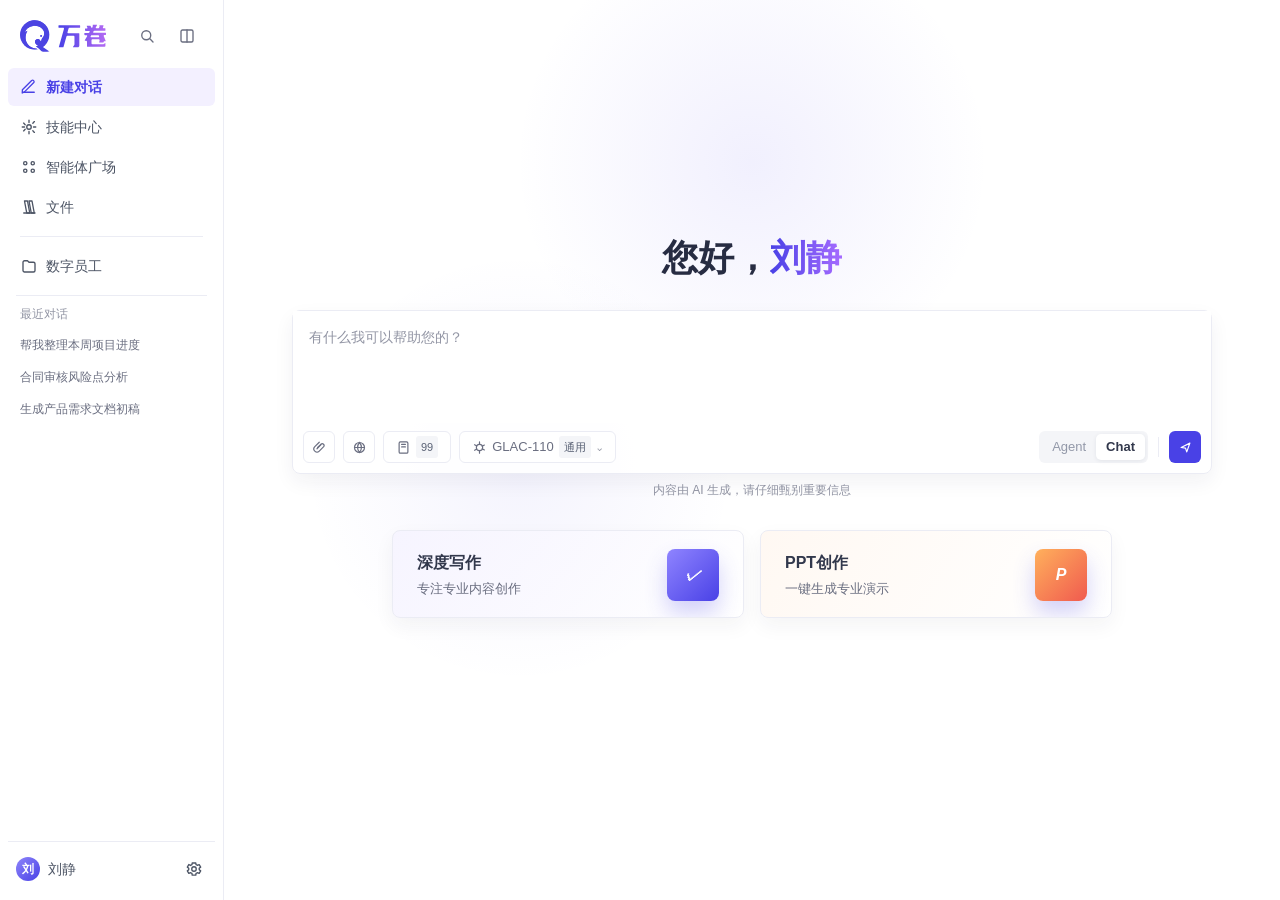
==== front-app.html @ 62d137b9 "Deploy Wanjuan static pages" ====
<!doctype html>
<html lang="zh-CN">
  <head>
    <meta charset="UTF-8" />
    <meta name="viewport" content="width=device-width, initial-scale=1.0" />
    <title>万卷 - 智能工作台</title>
    <script src="./reference/iconpark-41579.js"></script>
    <style>
      :root {
        --primary: #4941e6;
        --primary-hover: #766bf2;
        --primary-soft: #f3f0ff;
        --primary-line: #cbc2ff;
        --text: #161e32;
        --text-2: #6a6e80;
        --text-3: #9295a4;
        --line: #ebecf4;
        --bg: #f7f8fa;
        --white: #fff;
        --green: #23bf6b;
        --orange: #f18019;
        --shadow: 0 12px 32px rgba(31, 37, 64, 0.1);
      }
      * { box-sizing: border-box; }
      html, body { width: 100%; min-width: 1080px; height: 100%; margin: 0; }
      body {
        overflow: hidden; color: var(--text); background: var(--bg);
        font-family: -apple-system, BlinkMacSystemFont, "Segoe UI", "PingFang SC", "Microsoft YaHei", sans-serif;
        font-size: 14px;
      }
      button, input, textarea { font: inherit; }
      button { cursor: pointer; }
      .app { display: grid; grid-template-columns: 260px 1fr; height: 100vh; }
      .app.employee-mode { grid-template-columns: 72px 1fr; }
      .sidebar {
        display: flex; flex-direction: column; position: relative; z-index: 5; padding: 24px 16px 14px;
        background: #fff; border-right: 1px solid var(--line);
      }
      .brand { display: flex; align-items: center; gap: 10px; height: 42px; padding: 0 2px; margin-bottom: 28px; }
      .brand-mark { display: none; }
      .brand-name { color: #222; font-size: 24px; font-weight: 700; letter-spacing: 0; }
      .brand-tag { display: none; }
      .brand-actions { display: flex; align-items: center; gap: 22px; margin-left: auto; color: #333; }
      .brand-actions button { display: grid; width: 28px; height: 28px; place-items: center; padding: 0; color: currentColor; border: 0; background: transparent; }
      .brand-actions svg { width: 26px; height: 26px; fill: none; stroke: currentColor; stroke-linecap: round; stroke-linejoin: round; stroke-width: 2; }
      .brand-logo { display: inline-flex; align-items: center; width: 86px; height: 34px; color: var(--primary); flex: 0 0 auto; }
      .brand-logo-full-icon { width: 86px; height: 34px; }
      .employee-mode .sidebar { padding: 20px 12px 14px; }
      .employee-mode .brand { justify-content: center; padding: 0; margin-bottom: 22px; }
      .employee-mode .brand-name,
      .employee-mode .brand-actions,
      .employee-mode .menu-label,
      .employee-mode .recent-title,
      .employee-mode .recent-item,
      .employee-mode .settings-trigger span:nth-child(2),
      .employee-mode .settings-trigger .icon:last-child { display: none; }
      .employee-mode .nav { align-items: center; padding: 18px 10px; }
      .employee-mode .nav-item,
      .employee-mode .settings-trigger { justify-content: center; gap: 0; width: 48px; height: 48px; padding: 0; border-radius: 12px; font-size: 0; }
      .employee-mode .nav-item .icon,
      .employee-mode .settings-trigger .avatar { font-size: 14px; }
      .employee-mode .nav-divider { width: 32px; margin: 14px auto; }
      .employee-mode .sidebar-footer { display: flex; justify-content: center; padding: 10px 0 16px; }
      .employee-mode .settings-trigger .avatar { margin: 0; }
      .employee-mode .settings-popover { left: 64px; right: auto; bottom: 12px; width: 210px; }
      .nav { display: flex; flex: 1; flex-direction: column; gap: 8px; padding: 0; }
      .nav-item, .settings-trigger {
        display: flex; align-items: center; gap: 16px; width: 100%; height: 56px; padding: 0 18px;
        color: #2f3035; border: 0; border-radius: 16px; background: transparent; text-align: left;
        transition: .16s ease;
      }
      .nav-item:hover, .settings-trigger:hover { color: #222; background: rgba(0,0,0,.04); }
      .nav-item.active { color: #222; background: rgba(0,0,0,.06); font-weight: 600; }
      .icon { display: inline-grid; place-items: center; width: 28px; height: 28px; flex: 0 0 auto; }
      .icon svg { width: 28px; height: 28px; fill: none; stroke: currentColor; stroke-linecap: round; stroke-linejoin: round; stroke-width: 1.8; }
      .menu-label { font-size: 20px; line-height: 1; }
      .nav-divider { height: 1px; margin: 8px 10px 4px; background: var(--line); }
      .nav-group-divider { height: 1px; margin: 8px 12px; background: var(--line); }
      .recent-title { padding: 4px 12px 6px; color: var(--text-3); font-size: 12px; }
      .recent-item {
        overflow: hidden; width: 100%; padding: 7px 12px; color: var(--text-2); border: 0;
        background: transparent; font-size: 12px; text-align: left; text-overflow: ellipsis; white-space: nowrap;
      }
      .recent-item:hover { color: var(--primary); }
      .sidebar-footer { position: relative; padding: 10px 0 0; border-top: 1px solid var(--line); }
      .settings-trigger .avatar { width: 26px; height: 26px; margin-left: -4px; }
      .settings-trigger span:nth-child(2) { flex: 1; }
      .avatar {
        display: grid; place-items: center; flex: 0 0 auto; color: #fff; background: linear-gradient(135deg, #8e85fa, #4941e6);
        border-radius: 50%; font-size: 12px; font-weight: 600;
      }
      .settings-popover {
        position: absolute; right: 12px; bottom: 66px; left: 12px; padding: 8px;
        background: #fff; border: 1px solid var(--line); border-radius: 8px; box-shadow: var(--shadow);
      }
      .settings-popover[hidden] { display: none; }
      .popover-user { display: flex; align-items: center; gap: 10px; padding: 8px 8px 10px; }
      .popover-user .avatar { width: 34px; height: 34px; }
      .user-name { font-weight: 600; }
      .user-email { margin-top: 2px; color: var(--text-3); font-size: 11px; }
      .popover-divider { height: 1px; margin: 5px 0; background: var(--line); }
      .popover-label { padding: 5px 9px 3px; color: var(--text-3); font-size: 11px; }
      .popover-item {
        display: flex; align-items: center; gap: 10px; width: 100%; height: 36px; padding: 0 9px;
        color: #596174; border: 0; border-radius: 6px; background: transparent; font-size: 13px; text-align: left;
      }
      .popover-item:hover { color: var(--primary); background: #f7f8fc; }
      .popover-item svg { width: 15px; height: 15px; fill: none; stroke: currentColor; stroke-linecap: round; stroke-linejoin: round; stroke-width: 1.8; }
      .main { display: flex; min-width: 0; flex-direction: column; }
      .topbar { display: none; }
      .page-title { color: #32384c; font-weight: 600; }
      .top-spacer { flex: 1; }
      .top-actions { display: flex; align-items: center; gap: 8px; }
      .icon-btn {
        display: grid; place-items: center; width: 34px; height: 34px; color: var(--text-2);
        border: 0; border-radius: 6px; background: transparent;
      }
      .icon-btn:hover { color: var(--primary); background: #f7f8fc; }
      .icon-btn svg { width: 18px; height: 18px; fill: none; stroke: currentColor; stroke-linecap: round; stroke-linejoin: round; stroke-width: 1.8; }
      .content { flex: 1; min-height: 0; overflow: auto; }
      .page { display: none; min-height: 100%; }
      .page:not(.active) { display: none !important; }
      .page.active { display: block; }
      .chat-page {
        position: relative;
        display: none;
        flex-direction: column;
        justify-content: center;
        min-height: 100%;
        padding: 40px 36px 72px;
        background:
          radial-gradient(circle at 50% 18%, rgba(118, 107, 242, .10), transparent 26%),
          radial-gradient(circle at 28% 52%, rgba(73, 65, 230, .06), transparent 24%),
          #fff;
      }
      .chat-page.active { display: flex; }
      .hero {
        width: 100%;
        max-width: 1120px;
        margin: 0 auto;
        transform: translateY(-2vh);
      }
      .hello { margin: 0 0 32px; color: #272c42; font-size: 42px; font-weight: 700; line-height: 1.3; text-align: center; }
      .hello em { color: transparent; background: linear-gradient(90deg, #4941e6, #a66bff); -webkit-background-clip: text; background-clip: text; font-style: normal; }
      .intro { margin: 8px 0 30px; color: var(--text-2); font-size: 14px; }
      .section-head { display: flex; align-items: center; justify-content: space-between; margin: 0 0 12px; }
      .section-title { color: #32384c; font-size: 15px; font-weight: 600; }
      .link-btn { color: var(--primary); border: 0; background: transparent; font-size: 13px; }
      .quick-grid { display: grid; grid-template-columns: repeat(4, 1fr); gap: 12px; margin-bottom: 34px; }
      .quick-card {
        min-height: 116px; padding: 15px; color: var(--text); border: 1px solid var(--line); border-radius: 8px;
        background: #fff; text-align: left; transition: .16s ease;
      }
      .quick-card:hover { border-color: var(--primary-line); box-shadow: 0 8px 20px rgba(45, 48, 82, .07); transform: translateY(-2px); }
      .quick-icon {
        display: grid; place-items: center; width: 32px; height: 32px; margin-bottom: 11px;
        color: var(--primary); background: var(--primary-soft); border-radius: 7px;
      }
      .quick-icon svg { width: 17px; height: 17px; fill: none; stroke: currentColor; stroke-linecap: round; stroke-linejoin: round; stroke-width: 1.8; }
      .quick-name { font-size: 13px; font-weight: 600; }
      .quick-desc { margin-top: 4px; color: var(--text-3); font-size: 12px; line-height: 1.5; }
      .agents { display: grid; grid-template-columns: repeat(3, 1fr); gap: 12px; }
      .agent-card { display: flex; gap: 11px; padding: 14px; border: 1px solid var(--line); border-radius: 8px; background: #fff; }
      .agent-logo {
        display: grid; place-items: center; width: 36px; height: 36px; flex: 0 0 auto; color: #fff;
        border-radius: 10px; font-size: 13px; font-weight: 600;
      }
      .agent-card:nth-child(1) .agent-logo { background: #766bf2; }
      .agent-card:nth-child(2) .agent-logo { background: #3f7df6; }
      .agent-card:nth-child(3) .agent-logo { background: #23bf9b; }
      .agent-name { font-size: 13px; font-weight: 600; }
      .agent-desc { overflow: hidden; margin-top: 4px; color: var(--text-3); font-size: 12px; text-overflow: ellipsis; white-space: nowrap; }
      .chat-composer-wrap { position: static; padding: 0; background: transparent; }
      .chat-thread { display: none; max-width: 920px; max-height: 34vh; margin: 0 auto 16px; padding-right: 6px; overflow: auto; }
      .chat-page.has-chat .chat-thread { display: flex; flex-direction: column; gap: 12px; }
      .chat-page.has-chat .hello,
      .chat-page.has-chat .chat-recommend-grid { display: none; }
      .chat-page.has-chat .hero { transform: none; }
      .message { display: flex; gap: 10px; align-items: flex-start; }
      .message.user { justify-content: flex-end; }
      .message-avatar { display: grid; place-items: center; width: 28px; height: 28px; flex: 0 0 auto; color: #fff; background: var(--primary); border-radius: 50%; font-size: 12px; font-weight: 600; }
      .message.assistant .message-avatar { color: var(--primary); background: var(--primary-soft); }
      .message-bubble { max-width: min(680px, 78%); padding: 10px 12px; color: #32384c; background: #fff; border: 1px solid var(--line); border-radius: 8px; font-size: 14px; line-height: 20px; box-shadow: 0 6px 18px rgba(31,37,64,.05); }
      .message.user .message-bubble { color: #fff; background: var(--primary); border-color: var(--primary); box-shadow: none; }
      .message-meta { margin-top: 6px; color: var(--text-3); font-size: 12px; line-height: 16px; }
      .chat-composer { position: relative; overflow: visible; max-width: 1080px; margin: 0 auto; border: 1px solid #dde0ee; border-radius: 12px; background: rgba(255,255,255,.92); box-shadow: 0 10px 32px rgba(32, 39, 77, .08); }
      .chat-composer:focus-within { border-color: var(--primary-line); box-shadow: 0 8px 26px rgba(73, 65, 230, .1); }
      .agent-tip { display: flex; align-items: center; gap: 10px; height: 38px; padding: 0 14px; color: #545b6d; border-bottom: 1px solid var(--line); font-size: 12px; }
      .agent-tip[hidden], .chat-only[hidden] { display: none; }
      .beta { padding: 2px 7px; color: #596174; background: #eef0f7; border-radius: 4px; font-size: 11px; }
      textarea { display: block; width: 100%; height: 132px; padding: 20px 18px 0; resize: none; color: var(--text); border: 0; outline: 0; }
      textarea::placeholder { color: #a9aebe; }
      .mention-menu {
        position: absolute; left: 14px; bottom: 48px; z-index: 8; display: grid; width: 260px; padding: 8px;
        border: 1px solid var(--line); border-radius: 8px; background: #fff; box-shadow: 0 12px 30px rgba(16, 24, 40, .12);
      }
      .mention-menu[hidden] { display: none; }
      .mention-title { padding: 2px 4px 8px; color: var(--text-3); font-size: 12px; line-height: 16px; }
      .mention-item { display: grid; grid-template-columns: 28px 1fr; gap: 8px; align-items: center; width: 100%; padding: 7px 8px; border: 0; border-radius: 6px; background: transparent; text-align: left; }
      .mention-item:hover, .mention-item.active { background: var(--primary-soft); }
      .mention-icon { display: grid; place-items: center; width: 28px; height: 28px; color: #fff; background: var(--primary); border-radius: 7px; font-size: 12px; font-weight: 600; }
      .mention-name { color: #32384c; font-size: 13px; line-height: 18px; font-weight: 600; }
      .mention-desc { overflow: hidden; color: var(--text-3); font-size: 12px; line-height: 16px; text-overflow: ellipsis; white-space: nowrap; }
      .composer-actions { display: flex; align-items: center; gap: 8px; padding: 7px 10px 10px; }
      .tool-btn, .model-btn {
        display: flex; align-items: center; gap: 5px; height: 30px; padding: 0 8px; color: #4f576a;
        border: 1px solid var(--line); border-radius: 6px; background: #fff; font-size: 12px;
      }
      .tool-btn.icon-only { width: 32px; padding: 0; justify-content: center; }
      .tool-btn:hover, .model-btn:hover { color: var(--primary); border-color: var(--primary-line); background: #fafaff; }
      .model-tag { padding: 2px 5px; color: #596174; background: #f4f5f8; border-radius: 3px; font-size: 11px; }
      .composer-spacer { flex: 1; }
      .mode-switch { display: flex; padding: 3px; background: #f4f5f8; border-radius: 7px; }
      .mode-option { height: 25px; padding: 0 10px; color: #9298a8; border: 0; border-radius: 5px; background: transparent; font-size: 12px; }
      .mode-option.active { color: #32384c; background: #fff; box-shadow: 0 1px 4px rgba(31,37,64,.08); font-weight: 600; }
      .action-divider { width: 1px; height: 20px; margin: 0 2px; background: var(--line); }
      .send-btn {
        display: grid; place-items: center; width: 30px; height: 30px; color: #fff;
        border: 0; border-radius: 7px; background: var(--primary);
      }
      .send-btn:hover { background: var(--primary-hover); }
      .send-btn svg, .tool-btn svg, .model-btn svg { width: 15px; height: 15px; fill: none; stroke: currentColor; stroke-linecap: round; stroke-linejoin: round; stroke-width: 1.9; }
      .composer-note { margin-top: 8px; color: var(--text-3); font-size: 11px; text-align: center; }
      .chat-recommend-grid {
        display: grid;
        grid-template-columns: repeat(2, minmax(260px, 1fr));
        gap: 34px;
        max-width: 760px;
        margin: 54px auto 0;
      }
      .chat-recommend-card {
        position: relative;
        overflow: hidden;
        min-height: 98px;
        padding: 24px 160px 22px 32px;
        color: #32384c;
        border: 1px solid rgba(255,255,255,.9);
        border-radius: 18px;
        background: linear-gradient(120deg, rgba(246,244,255,.92), rgba(255,255,255,.72));
        box-shadow: inset 0 1px 0 rgba(255,255,255,.9), 0 10px 28px rgba(45,48,82,.08);
        text-align: left;
      }
      .chat-recommend-card:nth-child(2) { background: linear-gradient(120deg, rgba(255,248,242,.96), rgba(255,255,255,.76)); }
      .chat-recommend-card strong { display: block; font-size: 20px; font-weight: 700; }
      .chat-recommend-card span { display: block; margin-top: 9px; color: #6a7283; font-size: 15px; font-weight: 500; }
      .recommend-art {
        position: absolute;
        right: 34px;
        top: 19px;
        display: grid;
        width: 70px;
        height: 70px;
        place-items: center;
        color: #fff;
        border-radius: 18px;
        font-size: 32px;
        font-weight: 800;
        box-shadow: 0 12px 22px rgba(73,65,230,.24);
      }
      .recommend-art.write { background: linear-gradient(135deg, #8f84ff, #4941e6); }
      .recommend-art.ppt { background: linear-gradient(135deg, #ffb05c, #f05a4f); }
      .list-page { padding: 24px 28px; }
      .list-header { display: flex; align-items: flex-end; margin-bottom: 22px; }
      .list-header h1 { margin: 0; font-size: 20px; font-weight: 600; }
      .list-header p { margin: 6px 0 0; color: var(--text-2); font-size: 13px; }
      .search { width: 240px; height: 34px; margin-left: auto; padding: 0 12px; border: 1px solid var(--line); border-radius: 6px; background: #fff; outline: 0; }
      .search:focus { border-color: var(--primary-line); }
      .market-page { padding: 16px 14px 18px; background: #f6f7fb; }
      .market-shell {
        min-height: calc(100vh - 96px);
        padding: 12px 12px 8px;
        border: 1px solid #e8ebf4;
        border-radius: 16px;
        background: #fff;
      }
      .market-head { display: flex; align-items: center; justify-content: space-between; gap: 12px; margin-bottom: 12px; }
      .market-title { color: #32384c; font-size: 14px; font-weight: 700; }
      .market-close {
        display: inline-grid; place-items: center; width: 28px; height: 28px; color: #949bad;
        border: 1px solid #eceef5; border-radius: 6px; background: #fafbfc;
      }
      .market-close:hover { color: var(--primary); background: #f6f5ff; border-color: #ddd7ff; }
      .market-close svg { width: 14px; height: 14px; fill: none; stroke: currentColor; stroke-linecap: round; stroke-linejoin: round; stroke-width: 1.8; }
      .market-toolbar { display: flex; align-items: center; gap: 8px; margin-bottom: 12px; }
      .market-search-wrap,
      .market-select-wrap {
        position: relative;
        flex: 0 0 auto;
      }
      .market-search,
      .market-select {
        height: 24px;
        color: #6b7283;
        border: 1px solid #e7e9f1;
        border-radius: 7px;
        background: #fafbfc;
        outline: none;
        font-size: 11px;
      }
      .market-search {
        width: 138px;
        padding: 0 10px 0 28px;
      }
      .market-select {
        width: 136px;
        padding: 0 28px 0 10px;
        appearance: none;
      }
      .market-search-icon,
      .market-select-icon {
        position: absolute;
        top: 50%;
        display: inline-flex;
        color: #adb3c3;
        pointer-events: none;
        transform: translateY(-50%);
      }
      .market-search-icon { left: 9px; }
      .market-select-icon { right: 9px; }
      .market-search-icon svg,
      .market-select-icon svg { width: 12px; height: 12px; fill: none; stroke: currentColor; stroke-linecap: round; stroke-linejoin: round; stroke-width: 1.8; }
      .market-tabs { display: flex; gap: 8px; margin-bottom: 14px; padding-left: 8px; }
      .market-tab {
        height: 28px; padding: 0 12px; color: #7c8394; border: 1px solid transparent;
        border-radius: 7px; background: transparent; font-size: 12px;
      }
      .market-tab:hover { color: #4d5565; background: #f6f7fb; }
      .market-tab.active {
        color: var(--primary);
        border-color: #d9d4ff;
        background: #f3f0ff;
        font-weight: 600;
      }
      .market-grid { display: grid; grid-template-columns: repeat(4, minmax(0, 1fr)); gap: 12px; }
      .market-card {
        min-height: 106px;
        padding: 14px 14px 12px;
        border: 1px solid #e7e9f1;
        border-radius: 10px;
        background: #fff;
        transition: .16s ease;
      }
      .market-card:hover { border-color: #d7d0ff; box-shadow: 0 8px 20px rgba(45, 48, 82, .06); transform: translateY(-1px); }
      .market-card-head { display: flex; align-items: flex-start; gap: 10px; margin-bottom: 10px; }
      .market-card-icon {
        display: grid; place-items: center; width: 28px; height: 28px; flex: 0 0 auto;
        color: #fff; border-radius: 8px; font-size: 12px; font-weight: 700;
      }
      .market-card-copy { min-width: 0; flex: 1; }
      .market-card-title-row { display: flex; align-items: center; justify-content: space-between; gap: 8px; }
      .market-card-title { overflow: hidden; color: #373d51; font-size: 13px; font-weight: 700; text-overflow: ellipsis; white-space: nowrap; }
      .market-card-badge { color: #6a5cff; font-size: 10px; white-space: nowrap; }
      .market-card-desc {
        display: -webkit-box; overflow: hidden; min-height: 34px; margin: 8px 0 0; color: #7a8194;
        font-size: 11px; line-height: 1.55; -webkit-box-orient: vertical; -webkit-line-clamp: 2;
      }
      .market-card-foot { margin-top: 10px; color: #8d94a6; font-size: 11px; }
      .history-list { overflow: hidden; border: 1px solid var(--line); border-radius: 8px; background: #fff; }
      .history-row { display: flex; align-items: center; gap: 14px; min-height: 62px; padding: 0 16px; border-bottom: 1px solid var(--line); }
      .history-row:last-child { border-bottom: 0; }
      .history-row:hover { background: #fafbff; }
      .history-icon { display: grid; place-items: center; width: 30px; height: 30px; color: var(--primary); background: var(--primary-soft); border-radius: 7px; }
      .history-title { font-size: 13px; font-weight: 500; }
      .history-sub { margin-top: 5px; color: var(--text-3); font-size: 12px; }
      .history-time { margin-left: auto; color: var(--text-3); font-size: 12px; }
      .im-page { padding: 36px; }
      .im-shell { max-width: 1040px; margin: 0 auto; }
      .im-intro { margin: 0 0 20px; color: var(--text-2); font-size: 14px; }
      .im-card {
        display: flex; align-items: center; justify-content: space-between; gap: 24px;
        padding: 34px 40px; border: 1px solid #efeff5; border-radius: 28px;
        background: linear-gradient(90deg, #fafafa 0%, #f7f7f8 48%, #f2f2f3 100%);
        box-shadow: 0 10px 24px rgba(23, 29, 53, 0.04);
      }
      .im-card-main { min-width: 0; }
      .im-card-title { display: flex; align-items: center; gap: 10px; margin: 0; color: #393d4a; font-size: 24px; font-weight: 700; }
      .im-status {
        display: inline-flex; align-items: center; height: 24px; padding: 0 10px; color: #18a36d;
        border-radius: 999px; background: rgba(35, 191, 107, 0.12); font-size: 12px; font-weight: 600;
      }
      .im-card-desc { max-width: 680px; margin: 14px 0 18px; color: #6a6e80; font-size: 15px; line-height: 1.8; }
      .guide-link {
        display: inline-flex; align-items: center; gap: 6px; padding: 0; color: #1677d9;
        border: 0; background: transparent; font-size: 14px; font-weight: 600;
      }
      .guide-link:hover { color: #0e5fc0; }
      .im-config-btn {
        flex: 0 0 auto; min-width: 96px; height: 58px; padding: 0 24px; color: #404040;
        border: 0; border-radius: 12px; background: rgba(255, 255, 255, 0.72); font-size: 18px; font-weight: 600;
        box-shadow: inset 0 1px 0 rgba(255, 255, 255, 0.9);
      }
      .im-config-btn:hover { background: rgba(255, 255, 255, 0.92); }
      .employee-workbench { height: 100vh; min-height: 100%; background: #f7f8fb; }
      .employee-shell { display: grid; grid-template-columns: 320px 1fr; height: 100%; }
      .employee-contacts { min-width: 0; padding: 26px 14px 18px 22px; background: #fff; border-right: 1px solid #e7e9f1; }
      .contacts-head { display: flex; align-items: center; justify-content: space-between; margin-bottom: 22px; }
      .contacts-head strong { color: #32384c; font-size: 18px; font-weight: 700; }
      .contacts-head button,
      .employee-chat-actions button { display: grid; width: 32px; height: 32px; place-items: center; color: #4d5565; border: 0; border-radius: 8px; background: transparent; }
      .contacts-head button:hover,
      .employee-chat-actions button:hover { background: #f2f3f7; }
      .contacts-search { display: flex; align-items: center; height: 42px; margin-bottom: 16px; padding: 0 12px; border: 1px solid #e7e9f1; border-radius: 10px; background: #fff; }
      .contacts-search input { flex: 1; min-width: 0; border: 0; outline: 0; color: #32384c; }
      .contacts-search input::placeholder { color: #b9beca; }
      .contacts-search svg,
      .contacts-head svg,
      .employee-chat-actions svg { width: 18px; height: 18px; fill: none; stroke: currentColor; stroke-linecap: round; stroke-linejoin: round; stroke-width: 1.8; }
      .contacts-list { display: flex; flex-direction: column; gap: 4px; height: calc(100vh - 122px); overflow: auto; padding-right: 6px; }
      .contact-item { display: grid; grid-template-columns: 44px minmax(0, 1fr) auto; gap: 12px; align-items: center; width: 100%; min-height: 66px; padding: 8px 10px; color: #32384c; border: 0; border-radius: 12px; background: transparent; text-align: left; }
      .contact-item.active { background: #f5f5f7; box-shadow: 0 10px 20px rgba(31,37,64,.04); }
      .contact-avatar { position: relative; display: grid; width: 44px; height: 44px; place-items: center; color: #fff; border-radius: 10px; font-weight: 700; }
      .contact-avatar::after { content: ""; position: absolute; right: -1px; bottom: -1px; width: 10px; height: 10px; border: 2px solid #fff; border-radius: 50%; background: #23bf6b; }
      .contact-name { overflow: hidden; font-size: 14px; font-weight: 600; text-overflow: ellipsis; white-space: nowrap; }
      .contact-desc { overflow: hidden; margin-top: 5px; color: #8b92a3; font-size: 12px; text-overflow: ellipsis; white-space: nowrap; }
      .contact-date { align-self: start; padding-top: 4px; color: #8b92a3; font-size: 12px; white-space: nowrap; }
      .employee-chat { position: relative; display: flex; min-width: 0; flex-direction: column; background: #fff; }
      .employee-chat-head { display: flex; align-items: center; min-height: 72px; padding: 0 28px; border-bottom: 1px solid #e7e9f1; background: rgba(255,255,255,.96); }
      .employee-chat-head .contact-avatar { width: 44px; height: 44px; margin-right: 14px; }
      .employee-chat-title { min-width: 0; }
      .employee-chat-title strong { display: block; color: #32384c; font-size: 16px; font-weight: 700; }
      .employee-chat-title span { display: block; overflow: hidden; max-width: 560px; margin-top: 4px; color: #8b92a3; font-size: 13px; text-overflow: ellipsis; white-space: nowrap; }
      .employee-chat-actions { display: flex; gap: 8px; margin-left: auto; }
      .task-scroll { flex: 1; overflow: auto; padding: 34px 92px 210px; }
      .task-report { max-width: 760px; margin: 0 auto; color: #32384c; font-size: 15px; line-height: 1.85; }
      .task-report h3 { margin: 22px 0 8px; color: #2f3344; font-size: 18px; }
      .task-report p { margin: 0 0 12px; }
      .task-report ul { margin: 8px 0 16px; padding-left: 22px; }
      .task-report hr { height: 1px; margin: 24px 0; border: 0; background: #dfe3ec; }
      .risk-title { display: flex; align-items: center; gap: 8px; font-size: 20px; font-weight: 700; }
      .risk-dot { width: 18px; height: 18px; border-radius: 50%; background: linear-gradient(180deg, #36e253, #04a920); box-shadow: 0 2px 6px rgba(4,169,32,.28); }
      .report-link { color: #1677ff; text-decoration: none; }
      .employee-composer-panel { position: absolute; right: 92px; bottom: 22px; left: 92px; max-width: 820px; margin: 0 auto; }
      .new-chat-btn { height: 32px; margin-bottom: 10px; padding: 0 12px; color: #6a6e80; border: 1px solid #e3e6ef; border-radius: 8px; background: #fff; }
      .employee-input { min-height: 118px; padding: 14px; border: 1px solid #dfe3ee; border-radius: 10px; background: #fff; }
      .employee-input textarea { width: 100%; height: 58px; padding: 0; resize: none; border: 0; outline: 0; }
      .employee-input textarea::placeholder { color: #c0c4cf; }
      .employee-input-foot { display: flex; align-items: center; }
      .employee-input-foot button { display: grid; width: 30px; height: 30px; place-items: center; border: 0; border-radius: 7px; background: #f5f6fb; color: #6a6e80; }
      .employee-input-foot .employee-send { margin-left: auto; color: #fff; background: #d8dbe8; }
      .employee-input svg { width: 16px; height: 16px; fill: none; stroke: currentColor; stroke-linecap: round; stroke-linejoin: round; stroke-width: 1.8; }
      .employee-chat-note { margin-top: 8px; color: #c0c4cf; font-size: 11px; text-align: center; }
      .modal-overlay {
        position: fixed; inset: 0; z-index: 30; display: grid; place-items: center;
        padding: 24px; background: rgba(15, 23, 42, 0.22); backdrop-filter: blur(6px);
      }
      .modal-overlay[hidden] { display: none; }
      .modal-card {
        width: min(760px, calc(100vw - 48px)); padding: 32px; border-radius: 34px;
        background: linear-gradient(90deg, #fafafa 0%, #f7f7f8 48%, #f2f2f3 100%);
        box-shadow: 0 18px 48px rgba(31, 37, 64, 0.18);
      }
      .modal-title { margin: 0; color: #393d4a; font-size: 28px; font-weight: 700; }
      .modal-desc { margin: 14px 0 18px; color: #6a6e80; font-size: 15px; line-height: 1.8; }
      .connection-row { display: flex; align-items: center; gap: 14px; margin: 28px 0 24px; color: #393d4a; font-size: 16px; }
      .radio-pill {
        position: relative; display: inline-flex; width: 28px; height: 28px; border: 4px solid #27b490;
        border-radius: 50%; background: rgba(39, 180, 144, 0.08);
      }
      .radio-pill::after {
        content: ""; position: absolute; inset: 6px; border-radius: 50%; background: #27b490;
      }
      .channel-token {
        display: inline-flex; align-items: center; height: 30px; padding: 0 14px; color: #7f8595;
        border-radius: 8px; background: rgba(0, 0, 0, 0.05); font-size: 12px; letter-spacing: 1px;
      }
      .im-form { display: grid; gap: 20px; }
      .im-input {
        width: 100%; height: 68px; padding: 0 22px; color: #393d4a;
        border: 1px solid #d7d9e0; border-radius: 12px; background: rgba(255, 255, 255, 0.48);
        outline: none; font-size: 15px;
      }
      .im-input:focus { border-color: var(--primary-line); background: rgba(255, 255, 255, 0.92); }
      .im-input.input-error { border-color: #eb4453; background: rgba(255, 241, 240, 0.85); }
      .form-error { min-height: 20px; color: #d93747; font-size: 13px; }
      .modal-actions { display: flex; justify-content: flex-end; gap: 16px; margin-top: 18px; }
      .ghost-btn, .primary-btn {
        min-width: 136px; height: 64px; border: 0; border-radius: 14px; font-size: 18px; font-weight: 600;
      }
      .ghost-btn { color: #565b67; background: rgba(0, 0, 0, 0.08); }
      .ghost-btn:hover { background: rgba(0, 0, 0, 0.12); }
      .primary-btn {
        color: #fff; background: linear-gradient(90deg, #6f5cff 0%, #5b46f4 100%);
        box-shadow: 0 12px 24px rgba(91, 70, 244, 0.26);
      }
      .primary-btn:hover { background: linear-gradient(90deg, #7b6aff 0%, #694ff7 100%); }
      .placeholder { display: grid; min-height: calc(100vh - 64px); place-items: center; color: var(--text-3); text-align: center; }
      .placeholder h2 { margin: 12px 0 6px; color: #32384c; font-size: 18px; }
      .placeholder p { margin: 0; font-size: 13px; }

      /* 万卷 B 端规范收敛：字号 16/14/13/12，圆角 6/8，间距以 8px 为节奏。 */
      body { color: #161e32; font-size: 14px; line-height: 20px; background: #f7f8fa; }
      .app { grid-template-columns: 224px 1fr; }
      .sidebar { padding: 16px 8px 12px; border-right-color: #ebecf4; }
      .brand { height: 40px; margin-bottom: 12px; padding: 0 12px; }
      .brand-logo { width: 86px; height: 34px; color: #4941e6; }
      .brand-logo-full-icon { width: 86px; height: 34px; }
      .brand-name { color: #161e32; font-size: 16px; line-height: 22px; font-weight: 600; }
      .brand-actions { gap: 8px; color: #6a6e80; }
      .brand-actions button { width: 32px; height: 32px; border-radius: 6px; }
      .brand-actions button:hover { color: #4941e6; background: #f7f8fa; }
      .brand-actions svg { width: 18px; height: 18px; stroke-width: 1.8; }
      .nav { gap: 2px; }
      .nav-item, .settings-trigger { height: 38px; gap: 8px; padding: 0 12px; border-radius: 6px; color: #4d5565; }
      .nav-item.active { color: #4941e6; background: #f3f0ff; font-weight: 600; }
      .nav-item:hover, .settings-trigger:hover { color: #161e32; background: #f7f8fa; }
      .icon { width: 18px; height: 18px; }
      .icon svg { width: 18px; height: 18px; stroke-width: 1.8; }
      .menu-label { font-size: 14px; line-height: 20px; }
      .nav-divider { margin: 8px 8px 4px; }
      .nav-group-divider { height: 1px; margin: 8px 12px; background: #ebecf4; }
      .employee-entry { margin-top: 0; }
      .recent-title, .recent-item { font-size: 12px; line-height: 16px; }
      .sidebar-footer { padding-top: 8px; }
      .settings-trigger .avatar { width: 24px; height: 24px; }
      .settings-popover { border-color: #ebecf4; border-radius: 8px; box-shadow: 0 10px 28px rgba(16, 24, 40, .10); }
      .popover-item { height: 32px; border-radius: 6px; font-size: 13px; line-height: 18px; }

      .employee-mode .sidebar { padding: 16px 8px 12px; }
      .employee-mode .brand { height: 40px; margin-bottom: 12px; }
      .employee-mode .brand-logo { display: none; }
      .employee-mode .nav { padding: 8px 0; }
      .employee-mode .nav-item, .employee-mode .settings-trigger { width: 40px; height: 40px; border-radius: 8px; }
      .employee-mode .nav-divider { width: 32px; margin: 8px auto; }
      .employee-mode .nav-group-divider { width: 32px; margin: 8px auto; }

      .hello { margin-bottom: 24px; font-size: 36px; line-height: 56px; font-weight: 600; }
      .chat-page { padding: 32px 32px 48px; }
      .hero { max-width: 960px; }
      .chat-composer { max-width: 920px; border-color: #ebecf4; border-radius: 8px; box-shadow: 0 8px 20px rgba(31, 37, 64, .06); }
      .chat-thread { max-width: 920px; }
      .message-bubble { border-color: #ebecf4; border-radius: 8px; }
      textarea { height: 112px; padding: 16px 16px 0; font-size: 14px; line-height: 20px; }
      textarea::placeholder { color: #9295a4; }
      .composer-actions { gap: 8px; padding: 8px 10px 10px; }
      .tool-btn, .model-btn { height: 32px; padding: 0 12px; border-color: #ebecf4; border-radius: 6px; color: #6a6e80; font-size: 13px; line-height: 18px; }
      .tool-btn.icon-only { width: 32px; padding: 0; }
      .mode-switch { border-radius: 6px; }
      .mode-option { height: 26px; border-radius: 5px; font-size: 13px; }
      .send-btn { width: 32px; height: 32px; border-radius: 6px; }
      .composer-note { color: #9295a4; font-size: 12px; line-height: 16px; }
      .chat-recommend-grid { max-width: 720px; gap: 16px; margin-top: 32px; }
      .chat-recommend-card { min-height: 88px; padding: 20px 112px 18px 24px; border-color: #ebecf4; border-radius: 8px; box-shadow: 0 8px 20px rgba(31, 37, 64, .05); }
      .chat-recommend-card strong { font-size: 16px; line-height: 22px; font-weight: 600; }
      .chat-recommend-card span { margin-top: 6px; color: #6a6e80; font-size: 13px; line-height: 18px; }
      .recommend-art { right: 24px; top: 18px; width: 52px; height: 52px; border-radius: 8px; font-size: 16px; font-weight: 600; }

      .market-page, .im-page { padding: 16px; }
      .market-shell { min-height: calc(100vh - 32px); padding: 16px; border-color: #ebecf4; border-radius: 8px; }
      .market-head { margin-bottom: 16px; }
      .market-title { font-size: 16px; line-height: 22px; font-weight: 600; }
      .market-close { width: 32px; height: 32px; border-radius: 6px; }
      .market-toolbar { gap: 12px; margin-bottom: 16px; }
      .market-search, .market-select { height: 32px; border-color: #ebecf4; border-radius: 6px; background: #fff; font-size: 13px; line-height: 18px; }
      .market-search { width: 190px; }
      .market-select { width: 160px; }
      .market-tabs { gap: 8px; margin-bottom: 16px; padding-left: 0; }
      .market-tab { height: 32px; padding: 0 12px; border-radius: 6px; font-size: 13px; line-height: 18px; }
      .market-grid { gap: 16px; }
      .market-card { min-height: 112px; padding: 16px; border-color: #ebecf4; border-radius: 8px; }
      .market-card-title { color: #32384c; font-size: 14px; line-height: 20px; font-weight: 600; }
      .market-card-desc { color: #6a6e80; font-size: 13px; line-height: 18px; }
      .market-card-foot, .market-card-badge { font-size: 12px; line-height: 16px; }

      .skills-page { padding: 16px; background: #fff; }
      .skills-shell { min-height: calc(100vh - 32px); border: 1px solid #ebecf4; border-radius: 8px; background: #fff; overflow: hidden; }
      .skills-head { display: flex; align-items: center; gap: 28px; height: 54px; padding: 0 16px; border-bottom: 1px solid #ebecf4; }
      .skills-tab { position: relative; height: 54px; padding: 0; color: #6a6e80; border: 0; background: transparent; font-size: 16px; line-height: 22px; font-weight: 600; }
      .skills-tab.active { color: #161e32; }
      .skills-tab.active::after { content: ""; position: absolute; right: 0; bottom: 0; left: 0; height: 3px; background: #161e32; border-radius: 3px 3px 0 0; }
      .skills-count { display: inline-flex; align-items: center; justify-content: center; min-width: 22px; height: 22px; margin-left: 6px; padding: 0 7px; color: #6a6e80; background: #f1f2f6; border-radius: 999px; font-size: 13px; line-height: 18px; }
      .skills-toolbar { display: flex; align-items: center; justify-content: space-between; gap: 16px; padding: 16px; }
      .skills-cats { display: flex; gap: 24px; min-width: 0; }
      .skill-cat { height: 32px; padding: 0; color: #6a6e80; border: 0; background: transparent; font-size: 14px; line-height: 20px; font-weight: 600; white-space: nowrap; }
      .skill-cat.active { color: #4941e6; }
      .skills-search-wrap { position: relative; flex: 0 0 240px; }
      .skills-search { width: 100%; height: 32px; padding: 0 34px 0 12px; border: 1px solid #ebecf4; border-radius: 6px; outline: 0; color: #161e32; background: #fff; font-size: 13px; line-height: 18px; }
      .skills-search:focus { border-color: #cbc2ff; box-shadow: 0 0 0 2px rgba(73, 65, 230, .08); }
      .skills-search-icon { position: absolute; top: 50%; right: 10px; display: grid; width: 16px; height: 16px; color: #9295a4; transform: translateY(-50%); pointer-events: none; }
      .skills-search-icon svg { width: 16px; height: 16px; fill: none; stroke: currentColor; stroke-linecap: round; stroke-linejoin: round; stroke-width: 1.8; }
      .skills-grid { display: grid; grid-template-columns: repeat(3, minmax(0, 1fr)); gap: 16px; padding: 0 16px 16px; }
      .skill-card { display: grid; grid-template-columns: 52px minmax(0, 1fr) 40px; gap: 16px; align-items: center; min-height: 112px; padding: 16px; border: 1px solid #ebecf4; border-radius: 8px; background: #fff; text-align: left; transition: .16s ease; }
      .skill-card:hover { border-color: #cbc2ff; box-shadow: 0 8px 20px rgba(31, 37, 64, .06); }
      .skill-logo { display: grid; place-items: center; width: 52px; height: 52px; overflow: hidden; color: #fff; border-radius: 10px; font-size: 16px; line-height: 22px; font-weight: 600; }
      .skill-logo img { width: 100%; height: 100%; object-fit: cover; }
      .skill-title { overflow: hidden; color: #32384c; font-size: 16px; line-height: 22px; font-weight: 600; text-overflow: ellipsis; white-space: nowrap; }
      .skill-desc { display: -webkit-box; overflow: hidden; margin-top: 6px; color: #6a6e80; font-size: 14px; line-height: 20px; -webkit-box-orient: vertical; -webkit-line-clamp: 2; }
      .skill-action { display: grid; place-items: center; width: 36px; height: 36px; border: 0; border-radius: 8px; color: #161e32; background: #f7f8fa; font-size: 24px; line-height: 1; transition: .16s ease; }
      .skill-action:hover { color: #4941e6; background: #f3f0ff; }
      .skill-action.installed { color: #23bf6b; background: #f0fff4; font-size: 12px; font-weight: 600; }
      .skill-action.installed::before { content: "已装"; }
      .skill-action.installed:hover { color: #eb4453; background: #fff1f0; }
      .skill-action.installed:hover::before { content: "取消"; }
      .skill-empty { grid-column: 1 / -1; display: grid; min-height: 180px; place-items: center; color: #9295a4; border: 1px dashed #ebecf4; border-radius: 8px; font-size: 13px; line-height: 18px; }

      .employee-shell { grid-template-columns: 304px 1fr; }
      .employee-contacts { padding: 16px; border-right-color: #ebecf4; }
      .contacts-head { margin-bottom: 16px; }
      .contacts-head strong { font-size: 16px; line-height: 22px; font-weight: 600; }
      .contacts-search { height: 32px; margin-bottom: 12px; border-color: #ebecf4; border-radius: 6px; }
      .contacts-search input { font-size: 13px; line-height: 18px; }
      .contacts-list { gap: 4px; height: calc(100vh - 92px); padding-right: 4px; }
      .contact-item { min-height: 56px; grid-template-columns: 40px minmax(0,1fr) auto; gap: 8px; padding: 8px; border-radius: 8px; }
      .contact-avatar { width: 40px; height: 40px; border-radius: 8px; font-size: 14px; }
      .contact-name { font-size: 14px; line-height: 20px; font-weight: 600; }
      .contact-desc, .contact-date { color: #6a6e80; font-size: 12px; line-height: 16px; }
      .employee-chat-head { min-height: 64px; padding: 0 16px; border-bottom-color: #ebecf4; }
      .employee-chat-title strong { font-size: 16px; line-height: 22px; font-weight: 600; }
      .employee-chat-title span { color: #6a6e80; font-size: 13px; line-height: 18px; }
      .task-scroll { padding: 24px 64px 184px; }
      .task-report { font-size: 14px; line-height: 20px; }
      .task-report h3, .risk-title { font-size: 16px; line-height: 22px; font-weight: 600; }
      .task-report ul { margin: 8px 0 12px; }
      .employee-composer-panel { right: 64px; bottom: 16px; left: 64px; }
      .new-chat-btn { height: 32px; border-radius: 6px; font-size: 13px; line-height: 18px; }
      .employee-input { min-height: 104px; padding: 12px; border-color: #ebecf4; border-radius: 8px; }
      .employee-input textarea { height: 52px; font-size: 14px; line-height: 20px; }

      .im-shell { max-width: 960px; }
      .im-card { padding: 24px; border-color: #ebecf4; border-radius: 8px; background: #fff; box-shadow: none; }
      .im-card-title { font-size: 16px; line-height: 22px; font-weight: 600; }
      .im-card-desc { color: #6a6e80; font-size: 14px; line-height: 20px; }
      .im-config-btn { min-width: 88px; height: 32px; padding: 0 12px; border-radius: 6px; background: #4941e6; color: #fff; font-size: 14px; line-height: 20px; font-weight: 500; }
      .modal-card { padding: 16px; border-radius: 8px; }
      .modal-title { font-size: 16px; line-height: 22px; font-weight: 600; }
      .modal-desc, .connection-row { font-size: 14px; line-height: 20px; }
      .im-input { height: 32px; padding: 0 12px; border-radius: 6px; font-size: 14px; }
      .ghost-btn, .primary-btn { min-width: 72px; height: 32px; border-radius: 6px; font-size: 14px; font-weight: 500; }
      .placeholder h2 { font-size: 16px; line-height: 22px; font-weight: 600; }
      .placeholder p { color: #6a6e80; font-size: 13px; line-height: 18px; }
      @media (max-width: 1220px) {
        .market-grid { grid-template-columns: repeat(3, 1fr); }
        .quick-grid { grid-template-columns: repeat(2, 1fr); }
      }
    </style>
  </head>
  <body>
    <div class="app">
      <aside class="sidebar">
        <div class="brand">
          <span class="brand-logo"><iconpark-icon name="logonewtext" class="brand-logo-full-icon" color="currentColor" width="86px" height="34px"></iconpark-icon></span>
          <span class="brand-actions">
            <button type="button" title="搜索"><svg viewBox="0 0 24 24"><circle cx="11" cy="11" r="6"/><path d="m20 20-4.2-4.2"/></svg></button>
            <button type="button" title="布局"><svg viewBox="0 0 24 24"><rect x="4" y="4" width="16" height="16" rx="2"/><path d="M12 4v16"/></svg></button>
          </span>
        </div>
        <nav class="nav" aria-label="主导航">
          <button class="nav-item active" data-page="chat"><span class="icon"><svg viewBox="0 0 24 24"><path d="M5 19h14"/><path d="M6 18.5 18.4 6.1a2 2 0 0 0-2.8-2.8L3.2 15.7 3 20z"/></svg></span><span class="menu-label">新建对话</span></button>
          <button class="nav-item" data-page="skills"><span class="icon"><svg viewBox="0 0 24 24"><path d="M12 3v3M12 18v3M4.8 6.8l2.1 2.1M17.1 17.1l2.1 2.1M3 12h3M18 12h3M4.8 17.2l2.1-2.1M17.1 6.9l2.1-2.1"/><circle cx="12" cy="12" r="3"/></svg></span><span class="menu-label">技能中心</span></button>
          <button class="nav-item" data-page="square"><span class="icon"><svg viewBox="0 0 24 24"><circle cx="7" cy="7" r="2.2"/><circle cx="17" cy="7" r="2.2"/><circle cx="7" cy="17" r="2.2"/><circle cx="17" cy="17" r="2.2"/></svg></span><span class="menu-label">智能体广场</span></button>
          <button class="nav-item" data-page="files"><span class="icon"><svg viewBox="0 0 24 24"><path d="M6 4h4l3 16H9z"/><path d="M12 4h4l3 16h-4z"/><path d="M5 20h15"/></svg></span><span class="menu-label">文件</span></button>
          <div class="nav-group-divider" aria-hidden="true"></div>
          <button class="nav-item employee-entry" data-page="employee"><span class="icon"><svg viewBox="0 0 24 24"><path d="M4 7a2 2 0 0 1 2-2h4l2 2h6a2 2 0 0 1 2 2v9a2 2 0 0 1-2 2H6a2 2 0 0 1-2-2z"/></svg></span><span class="menu-label">数字员工</span></button>
          <div class="nav-divider"></div>
          <div class="recent-title">最近对话</div>
          <button class="recent-item">帮我整理本周项目进度</button>
          <button class="recent-item">合同审核风险点分析</button>
          <button class="recent-item">生成产品需求文档初稿</button>
        </nav>
        <div class="sidebar-footer">
          <button class="settings-trigger" id="settingsTrigger" aria-expanded="false">
            <span class="avatar">刘</span><span>刘静</span><span class="icon"><svg viewBox="0 0 24 24"><circle cx="12" cy="12" r="3"/><path d="M19 12a7 7 0 0 0-.1-1l2-1.5-2-3.4-2.4 1a7 7 0 0 0-1.8-1L14.4 4h-4.8l-.3 2.3a7 7 0 0 0-1.8 1L5.1 6.1l-2 3.4L5 11a7 7 0 0 0 0 2l-1.9 1.5 2 3.4 2.4-1a7 7 0 0 0 1.8 1l.3 2.3h4.8l.3-2.3a7 7 0 0 0 1.8-1l2.4 1 2-3.4L19 13a7 7 0 0 0 .1-1Z"/></svg></span>
          </button>
          <div class="settings-popover" id="settingsPopover" hidden>
            <div class="popover-user"><span class="avatar">刘</span><div><div class="user-name">刘静</div><div class="user-email">liujing@example.com</div></div></div>
            <div class="popover-divider"></div>
            <button class="popover-item" data-page="profile"><svg viewBox="0 0 24 24"><path d="M4 19.5c2.5-1 5-1.5 8-1.5s5.5.5 8 1.5"/><circle cx="12" cy="9" r="4"/></svg>个人中心</button>
            <button class="popover-item" data-page="memory"><svg viewBox="0 0 24 24"><path d="M7 4h8l3 3v13H7z"/><path d="M10 10h5M10 14h5"/></svg>记忆中心</button>
            <button class="popover-item" data-page="schedule"><svg viewBox="0 0 24 24"><rect x="4" y="5" width="16" height="15" rx="2"/><path d="M8 3v4M16 3v4M4 10h16M8 14h3"/></svg>定时任务</button>
            <button class="popover-item" data-page="im"><svg viewBox="0 0 24 24"><path d="M5 6.5h14a2 2 0 0 1 2 2v7a2 2 0 0 1-2 2H11l-4.5 3v-3H5a2 2 0 0 1-2-2v-7a2 2 0 0 1 2-2Z"/><path d="M8 11h8M8 14h5"/></svg>IM 集成</button>
            <div class="popover-divider"></div>
            <div class="popover-label">管理入口</div>
            <button class="popover-item" data-page="admin"><svg viewBox="0 0 24 24"><rect x="4" y="4" width="16" height="16" rx="2"/><path d="M8 9h8M8 13h5M8 17h7"/></svg>智能体管理后台</button>
          </div>
        </div>
      </aside>

      <main class="main">
        <div class="content">
          <section class="page active chat-page" data-view="chat">
            <div class="hero">
              <h1 class="hello">您好，<em>刘静</em></h1>
              <div class="chat-thread" id="chatThread" aria-live="polite"></div>
              <div class="chat-composer-wrap">
                <div class="chat-composer">
                  <div class="agent-tip" id="agentTip" hidden><span class="beta">Beta</span><span>Agent 模式：输入 / 调用技能，输入 @ 使用智能体协作完成任务</span></div>
                  <textarea id="chatInput" placeholder="有什么我可以帮助您的？"></textarea>
                  <div class="mention-menu" id="mentionMenu" hidden></div>
                  <div class="composer-actions">
                    <button class="tool-btn icon-only" title="添加附件"><svg viewBox="0 0 24 24"><path d="m9 12 5.5-5.5a3 3 0 0 1 4.2 4.2l-7.1 7.1a5 5 0 0 1-7.1-7.1l7.1-7.1"/><path d="m8 14 6.5-6.5"/></svg></button>
                    <button class="tool-btn icon-only chat-only" title="联网搜索"><svg viewBox="0 0 24 24"><circle cx="12" cy="12" r="8"/><path d="M4 12h16M12 4a12 12 0 0 1 0 16M12 4a12 12 0 0 0 0 16"/></svg></button>
                    <button class="tool-btn chat-only" title="知识库"><svg viewBox="0 0 24 24"><rect x="5" y="3" width="14" height="18" rx="2"/><path d="M9 7h6M9 11h6"/></svg><span class="model-tag">99</span></button>
                    <button class="model-btn"><svg viewBox="0 0 24 24"><path d="M12 3v4M12 17v4M4.2 7.5l3.5 2M16.3 14l3.5 2M4.2 16.5l3.5-2M16.3 10l3.5-2"/><circle cx="12" cy="12" r="5"/></svg>GLAC-110 <span class="model-tag">通用</span><span>⌄</span></button>
                    <span class="composer-spacer"></span>
                    <div class="mode-switch" aria-label="对话模式">
                      <button class="mode-option" type="button" data-mode="agent">Agent</button>
                      <button class="mode-option active" type="button" data-mode="chat">Chat</button>
                    </div>
                    <span class="action-divider"></span>
                    <button class="send-btn" id="chatSendBtn" title="发送"><svg viewBox="0 0 24 24"><path d="m5 12 14-7-5 14-2-6z"/></svg></button>
                  </div>
                </div>
                <div class="composer-note">内容由 AI 生成，请仔细甄别重要信息</div>
              </div>
              <div class="chat-recommend-grid">
                <button class="chat-recommend-card" type="button"><strong>深度写作</strong><span>专注专业内容创作</span><i class="recommend-art write">✓</i></button>
                <button class="chat-recommend-card" type="button"><strong>PPT创作</strong><span>一键生成专业演示</span><i class="recommend-art ppt">P</i></button>
              </div>
            </div>
          </section>

          <section class="page market-page" data-view="square">
            <div class="market-shell">
              <div class="market-head">
                <div class="market-title">智能体广场</div>
                <button class="market-close" type="button" data-page="chat" aria-label="关闭">
                  <svg viewBox="0 0 24 24"><path d="m6 6 12 12M18 6 6 18"/></svg>
                </button>
              </div>
              <div class="market-toolbar">
                <label class="market-search-wrap">
                  <span class="market-search-icon"><svg viewBox="0 0 24 24"><circle cx="11" cy="11" r="6"/><path d="m20 20-4.2-4.2"/></svg></span>
                  <input class="market-search" placeholder="搜索智能体" />
                </label>
                <label class="market-select-wrap">
                  <select class="market-select">
                    <option>智能体类型</option>
                  </select>
                  <span class="market-select-icon"><svg viewBox="0 0 24 24"><path d="m6 9 6 6 6-6"/></svg></span>
                </label>
              </div>
              <div class="market-tabs" id="squareTabs"></div>
              <div class="market-grid" id="squareGrid"></div>
            </div>
          </section>

          <section class="page skills-page" data-view="skills">
            <div class="skills-shell">
              <div class="skills-head">
                <button class="skills-tab active" type="button" data-skill-tab="market">技能市场</button>
                <button class="skills-tab" type="button" data-skill-tab="installed">已安装 <span class="skills-count" id="installedSkillCount">0</span></button>
              </div>
              <div class="skills-toolbar">
                <div class="skills-cats" id="skillCats"></div>
                <label class="skills-search-wrap">
                  <input class="skills-search" id="skillSearch" placeholder="搜索技能名称或能力" />
                  <span class="skills-search-icon"><svg viewBox="0 0 24 24"><circle cx="11" cy="11" r="6"/><path d="m20 20-4.2-4.2"/></svg></span>
                </label>
              </div>
              <div class="skills-grid" id="skillsGrid"></div>
            </div>
          </section>

          <section class="page employee-workbench" data-view="employee">
            <div class="employee-shell">
              <aside class="employee-contacts">
                <div class="contacts-head">
                  <strong>通讯录</strong>
                  <button type="button" title="折叠通讯录"><svg viewBox="0 0 24 24"><rect x="5" y="4" width="14" height="16" rx="2"/><path d="M10 4v16"/></svg></button>
                </div>
                <label class="contacts-search">
                  <input id="employeeContactSearch" placeholder="搜索员工名称" />
                  <svg viewBox="0 0 24 24"><circle cx="11" cy="11" r="6"/><path d="m20 20-4.2-4.2"/></svg>
                </label>
                <div class="contacts-list" id="employeeContactList"></div>
              </aside>
              <section class="employee-chat">
                <header class="employee-chat-head">
                  <span class="contact-avatar" id="activeEmployeeAvatar"></span>
                  <div class="employee-chat-title">
                    <strong id="activeEmployeeName"></strong>
                    <span id="activeEmployeeDesc"></span>
                  </div>
                  <div class="employee-chat-actions">
                    <button type="button" title="搜索任务"><svg viewBox="0 0 24 24"><path d="M4 7h8M4 12h5M4 17h8"/><circle cx="17" cy="12" r="3"/><path d="m20 15-2-2"/></svg></button>
                    <button type="button" title="任务面板"><svg viewBox="0 0 24 24"><rect x="5" y="4" width="14" height="16" rx="2"/><path d="M14 4v16"/></svg></button>
                  </div>
                </header>
                <main class="task-scroll">
                  <article class="task-report" id="employeeTaskReport"></article>
                </main>
                <div class="employee-composer-panel">
                  <button class="new-chat-btn" type="button">＋ 新对话</button>
                  <div class="employee-input">
                    <textarea placeholder="有什么我可以帮助您的吗？"></textarea>
                    <div class="employee-input-foot">
                      <button type="button" title="附件"><svg viewBox="0 0 24 24"><path d="m9 12 5.5-5.5a3 3 0 0 1 4.2 4.2l-7.1 7.1a5 5 0 0 1-7.1-7.1l7.1-7.1"/><path d="m8 14 6.5-6.5"/></svg></button>
                      <button class="employee-send" type="button" title="发送"><svg viewBox="0 0 24 24"><path d="m5 12 14-7-5 14-2-6z"/></svg></button>
                    </div>
                  </div>
                  <div class="employee-chat-note">以上内容为AI生成，不代表开发者观点</div>
                </div>
              </section>
            </div>
          </section>

          <section class="page list-page" data-view="history">
            <div class="list-header"><div><h1>历史对话</h1><p>查找过去的对话，继续已有工作。</p></div><input class="search" placeholder="搜索对话内容" /></div>
            <div class="history-list" id="historyList"></div>
          </section>

          <section class="page im-page" data-view="im">
            <div class="im-shell">
              <p class="im-intro">通过 IM 渠道将工作区能力接入外部协作场景，当前支持飞书机器人配置。</p>
              <div class="im-card">
                <div class="im-card-main">
                  <div class="im-card-title">
                    <span>飞书集成</span>
                    <span class="im-status" id="imStatus" hidden>已配置</span>
                  </div>
                  <p class="im-card-desc" id="imSummary">注册飞书应用以通过飞书，发送任务消息，并立即获得结果。</p>
                  <button class="guide-link" type="button" id="imGuideBtn">配置指南</button>
                </div>
                <button class="im-config-btn" type="button" id="openImDialogBtn">配置</button>
              </div>
            </div>
          </section>

          <section class="page" data-view="placeholder">
            <div class="placeholder"><div><span class="brand-mark" style="margin:auto">卷</span><h2 id="placeholderTitle"></h2><p id="placeholderDesc"></p></div></div>
          </section>
        </div>
      </main>
    </div>
    <div class="modal-overlay" id="imDialog" hidden>
      <div class="modal-card" role="dialog" aria-modal="true" aria-labelledby="imDialogTitle">
        <h2 class="modal-title" id="imDialogTitle">注册飞书通道</h2>
        <p class="modal-desc">输入飞书应用凭据以将此工作区绑定到飞书机器人。App ID 和 App Secret 为必填项。</p>
        <button class="guide-link" type="button" id="imGuideBtnDialog">配置指南</button>
        <div class="connection-row">
          <span class="radio-pill" aria-hidden="true"></span>
          <span>WebSocket 长连接</span>
          <span class="channel-token">飞书机器人通道</span>
        </div>
        <div class="im-form">
          <input class="im-input" id="appIdInput" type="text" placeholder="飞书 App ID（如 cli_a92360a836b89bb4）" />
          <input class="im-input" id="appSecretInput" type="password" placeholder="飞书 App Secret" />
          <div class="form-error" id="imFormError"></div>
        </div>
        <div class="modal-actions">
          <button class="ghost-btn" type="button" id="cancelImDialogBtn">取消</button>
          <button class="primary-btn" type="button" id="submitImDialogBtn">注册</button>
        </div>
      </div>
    </div>
    <script>
      const pages = {
        chat: ["新建对话", ""], skills: ["技能中心", "沉淀可复用技能、工具链与任务模板。"], square: ["智能体广场", ""], files: ["文件", "管理上传文件、知识材料与任务附件。"], employee: ["数字员工", ""], history: ["历史对话", ""],
        account: ["账号信息", "管理登录账号、安全设置与绑定信息。"], profile: ["个人中心", "查看个人资料、偏好设置与使用信息。"],
        memory: ["记忆中心", "管理 AI 可复用的个人记忆与团队知识。"], schedule: ["定时任务", "查看定时任务、运行状态与执行记录。"],
        im: ["IM 集成", "配置飞书机器人等外部 IM 渠道。"],
        admin: ["智能体管理后台", "此入口面向管理员，用于配置、发布和管理智能体。"]
      };
      const squareTabs = ["全部", "开发", "创作", "办公", "生活"];
      const squareCards = [
        { icon: "合", color: "#5b7cff", title: "合同信息抽取", badge: "置顶", category: "办公", desc: "精准提取并结构化输出，大幅提升合同审核、归档效率。", source: "自主规划" },
        { icon: "默", color: "#7f72ff", title: "默认智能体", category: "办公", desc: "默认智能体，适配通用任务，快速进入处理流程。", source: "自主规划" },
        { icon: "数", color: "#f1ab3c", title: "数据分析", category: "办公", desc: "面向行业数据分析与报告生成，支持多个 Excel 表格文件。", source: "自主规划" },
        { icon: "跨", color: "#5c8dff", title: "跨时区会议时间换算", category: "生活", desc: "帮助快速推算不同时区之间的会议时间，明确各国对应时刻。", source: "自主规划" },
        { icon: "营", color: "#6d8dff", title: "营销助手", category: "创作", desc: "专注于高效产出营销内容，降低创作与格式转化成本。", source: "自主规划" },
        { icon: "印", color: "#ff7e73", title: "pdf水印添加助手", category: "办公", desc: "支持默认和自定义英文水印，适配 PDF 批量加印场景。", source: "自主规划" },
        { icon: "P", color: "#2f6de1", title: "PDF文档处理", category: "办公", desc: "支持表格提取、合并拆分、OCR 识别转换等常用能力。", source: "自主规划" },
        { icon: "AI", color: "#78a6ff", title: "AI 文本检测与自然化助手", category: "创作", desc: "识别 AI 写作特征并提供自然化处理建议，增强文本可读性。", source: "自主规划" },
        { icon: "智", color: "#4b9dff", title: "智改文档", category: "开发", desc: "支持上传文档智能解析、内容修改与结构调整，输出规范版本。", source: "自主规划" },
        { icon: "汛", color: "#95a8c9", title: "流域防汛形势分析智能体", category: "开发", desc: "基于降雨、水位、入库流量等数据生成防汛分析报告。", source: "自主规划" },
        { icon: "司", color: "#87a5ff", title: "公司深度研报助手", category: "办公", desc: "根据公司名称完成基础信息、业务深度分析与风险研究输出。", source: "自主规划" },
        { icon: "译", color: "#8a90ff", title: "翻译助手", category: "生活", desc: "支持中英日等多语种互译，适配商务与生活场景。", source: "自主规划" }
      ];
      const employeeContacts = [
        { icon: "合", color: "#7f72ff", title: "合同审核助手（B版）", desc: "合同审核数字员工，自动解析合同风险...", date: "2026/3" },
        { icon: "合", color: "#95a8c9", title: "合同审核助手（正式）", desc: "合同审核数字员工，通过AI自动完成合同上传解析...", date: "2026/2", active: true },
        { icon: "招", color: "#4ba1ff", title: "招商政策制定辅助员", desc: "辅助制定招商政策，提供专业建议...", date: "2026/2" },
        { icon: "产", color: "#23bf80", title: "产品经理_test", desc: "协助梳理产品需求、制定方案...", date: "2026/2" },
        { icon: "部", color: "#23bf80", title: "部门业务周报助手", desc: "自动汇总日常工作内容，生成周报...", date: "2026/2" },
        { icon: "方", color: "#23bf80", title: "方案助理", desc: "帮助解决方案专家进行方案编写...", date: "2026/1" },
        { icon: "标", color: "#ff9f47", title: "招标助手", desc: "为您自动检测招标文件风险...", date: "2026/1" },
        { icon: "内", color: "#23bf80", title: "内容运营员工", desc: "可以获取各大网站热点话题...", date: "2026/1" },
        { icon: "新", color: "#ff9f47", title: "新能源助手-测试", desc: "为您解答新能源测试问题...", date: "2025/26" },
        { icon: "南", color: "#23bf80", title: "流域防汛分析助手", desc: "智谱天河流域防汛形势分析...", date: "2025/25" }
      ];
      const skillShortcuts = [
        { name: "合同审核", desc: "识别风险条款并输出修改建议", icon: "审" },
        { name: "深度写作", desc: "生成结构化长文、报告和方案", icon: "写" },
        { name: "PPT创作", desc: "根据主题生成演示大纲和页面内容", icon: "P" },
        { name: "数据分析", desc: "解读表格数据并生成洞察结论", icon: "数" },
        { name: "会议纪要", desc: "整理讨论重点、结论和行动项", icon: "纪" }
      ];
      const skillCategories = ["效率工具", "办公协同", "商业运营", "数据分析", "知识与学习"];
      const skillCards = [
        { id: "tencent-doc", icon: "T", color: "linear-gradient(135deg,#2f6de1,#4bd3ff)", title: "腾讯文档", category: "办公协同", desc: "腾讯文档在线云文档平台，创建、编辑、管理多种类型文档", installed: true },
        { id: "tencent-meeting", icon: "M", color: "linear-gradient(135deg,#1686ff,#2458e6)", title: "腾讯会议", category: "办公协同", desc: "腾讯会议管理助手，支持预约/创建/修改/取消会议、查询录制与参会信息", installed: true },
        { id: "wechat-work", icon: "企", color: "linear-gradient(135deg,#f2fbff,#dbefff)", title: "企业微信套件", category: "办公协同", desc: "企业微信 CLI 套件，覆盖文档/消息/日程/会议/待办/通讯录等业务", installed: true },
        { id: "tencent-ima", icon: "ima", color: "linear-gradient(135deg,#f9fff0,#dff9af)", title: "腾讯ima", category: "知识与学习", desc: "ima笔记与知识库管理（读取、写入、检索）", installed: false },
        { id: "neodata-finance", icon: "N", color: "linear-gradient(135deg,#4b7bff,#3158d8)", title: "NeoData金融搜索服务", category: "数据分析", desc: "自然语言查询股票、基金、宏观、外汇、大宗商品等金融数据", installed: false },
        { id: "cnb-cool", icon: "c", color: "linear-gradient(135deg,#ff8b2f,#ff5c00)", title: "cnb.cool", category: "效率工具", desc: "CNB 平台全功能操作（仓库、Issue、PR、流水线、制品库）", installed: false },
        { id: "aihot", icon: "火", color: "linear-gradient(135deg,#ffb02e,#eb4453)", title: "AIHOT", category: "商业运营", desc: "一句话查到 aihot.virxact.com 上每天精选的 AI 模型 / 产品 / 行业信息", installed: false },
        { id: "brand-style", icon: "品", color: "linear-gradient(135deg,#e7f3f1,#c9dfdc)", title: "品牌设计风格专家", category: "商业运营", desc: "54 个知名网站设计系统模板，一键复用品牌级 UI 风格", installed: false },
        { id: "bookwriter", icon: "F", color: "linear-gradient(135deg,#3fb4ff,#2f6de1)", title: "fbs-bookwriter", category: "知识与学习", desc: "帮助手出品高质量长文档手稿工具链：书籍、手册、白皮书、行业报告", installed: false }
      ];
      let activeEmployeeIndex = 1;
      let employeeContactKeyword = "";
      let currentChatMode = "chat";
      let activeMentionType = "";
      let activeSkillTab = "market";
      let activeSkillCategory = "效率工具";
      let skillKeyword = "";
      const history = [
        ["合同审核风险点分析","合同审核助手 · 已完成 8 条风险识别","今天 14:32"],
        ["帮我整理本周项目进度","通用问答 · 汇总研发与设计交付情况","今天 10:18"],
        ["生成产品需求文档初稿","公文写作助手 · 智能体管理后台需求","昨天 18:46"],
        ["Q2 运营指标趋势分析","数据洞察助手 · 环比与同比数据解读","昨天 15:20"],
        ["整理客户访谈会议纪要","会议纪要助手 · 输出行动项 6 条","05 月 30 日"]
      ];
      const marketState = { square: "办公", employee: "全部" };
      function renderMarketTabs(containerId, scope, tabs) {
        const container = document.getElementById(containerId);
        if (!container) return;
        container.innerHTML = tabs.map(tab => `<button class="market-tab ${marketState[scope] === tab ? "active" : ""}" data-market-scope="${scope}" data-market-tab="${tab}">${tab}</button>`).join("");
      }
      function renderMarketGrid(containerId, scope, cards) {
        const container = document.getElementById(containerId);
        if (!container) return;
        const activeTab = marketState[scope];
        const visibleCards = activeTab === "全部" ? cards : cards.filter(card => card.category === activeTab);
        container.innerHTML = visibleCards.map(card => `
          <article class="market-card">
            <div class="market-card-head">
              <span class="market-card-icon" style="background:${card.color}">${card.icon}</span>
              <div class="market-card-copy">
                <div class="market-card-title-row">
                  <div class="market-card-title">${card.title}</div>
                  ${card.badge ? `<span class="market-card-badge">${card.badge}</span>` : ""}
                </div>
                <p class="market-card-desc">${card.desc}</p>
              </div>
            </div>
            <div class="market-card-foot">${card.source}</div>
          </article>
        `).join("");
      }
      function renderMarkets() {
        renderMarketTabs("squareTabs", "square", squareTabs);
        renderMarketGrid("squareGrid", "square", squareCards);
      }
      renderMarkets();
      function renderSkillCenter() {
        const cats = document.getElementById("skillCats");
        const grid = document.getElementById("skillsGrid");
        const installedCount = document.getElementById("installedSkillCount");
        if (!cats || !grid || !installedCount) return;
        const installedTotal = skillCards.filter(item => item.installed).length;
        installedCount.textContent = installedTotal;
        document.querySelectorAll("[data-skill-tab]").forEach(tab => tab.classList.toggle("active", tab.dataset.skillTab === activeSkillTab));
        cats.innerHTML = skillCategories.map(cat => `<button class="skill-cat ${activeSkillCategory === cat ? "active" : ""}" type="button" data-skill-cat="${cat}">${cat}</button>`).join("");
        const keyword = skillKeyword.toLowerCase();
        const visibleCards = skillCards.filter(item => {
          const inTab = activeSkillTab === "installed" ? item.installed : true;
          const inCat = activeSkillTab === "installed" ? true : item.category === activeSkillCategory;
          const inSearch = !keyword || `${item.title} ${item.desc} ${item.category}`.toLowerCase().includes(keyword);
          return inTab && inCat && inSearch;
        });
        grid.innerHTML = visibleCards.map(item => `
          <article class="skill-card">
            <span class="skill-logo" style="background:${item.color}">${escapeHtml(item.icon)}</span>
            <span>
              <span class="skill-title">${escapeHtml(item.title)}</span>
              <span class="skill-desc">${escapeHtml(item.desc)}</span>
            </span>
            <button class="skill-action ${item.installed ? "installed" : ""}" type="button" data-skill-toggle="${item.id}" title="${item.installed ? "鼠标移上可取消安装" : "安装技能"}">${item.installed ? "" : "+"}</button>
          </article>
        `).join("") || `<div class="skill-empty">没有找到匹配的技能</div>`;
      }
      renderSkillCenter();
      function renderEmployeeContacts() {
        const list = document.getElementById("employeeContactList");
        if (!list) return;
        const visibleContacts = employeeContacts
          .map((item, index) => ({ ...item, index }))
          .filter(item => !employeeContactKeyword || item.title.includes(employeeContactKeyword));
        list.innerHTML = visibleContacts.map((item) => `
          <button class="contact-item ${item.index === activeEmployeeIndex ? "active" : ""}" type="button" data-employee-contact="${item.index}">
            <span class="contact-avatar" style="background:${item.color}">${item.icon}</span>
            <span>
              <span class="contact-name">${item.title}</span>
              <span class="contact-desc">${item.desc}</span>
            </span>
            <span class="contact-date">${item.date}</span>
          </button>
        `).join("") || `<div class="contact-desc" style="padding: 18px 12px">没有匹配的员工</div>`;
        const active = employeeContacts[activeEmployeeIndex];
        document.getElementById("activeEmployeeAvatar").style.background = active.color;
        document.getElementById("activeEmployeeAvatar").textContent = active.icon;
        document.getElementById("activeEmployeeName").textContent = active.title;
        document.getElementById("activeEmployeeDesc").textContent = active.desc;
        document.getElementById("employeeTaskReport").innerHTML = `
          <h3>3. 风险转移表述矛盾</h3>
          <ul>
            <li>条款序号：第五条</li>
            <li>问题：“保管义务及风险等由甲方转移给乙方”表述含糊，可能被解读为甲方在转移前仍担责。</li>
            <li>修改建议：改为“自设备交付乙方之日起，设备的保管义务及毁损、灭失风险由乙方承担”。</li>
          </ul>
          <h3>4. 争议解决未约定签署地</h3>
          <ul>
            <li>条款序号：第8.3条</li>
            <li>问题：协议未明确签署地，可能产生管辖争议。</li>
            <li>修改建议：明确签署地（如“北京市海淀区”）。</li>
          </ul>
          <p class="risk-title"><span class="risk-dot"></span>低风险/提示事项</p>
          <p>1. 送达条款错别字：“邮害”→“邮寄”（第七条）</p>
          <p>2. 保密条款错别字：“宇样”→“字样”、“内合”→“内容”（第8.1条）</p>
          <hr />
          <p>审核修复JSON已输出至：/mnt/user-data/outputs/审核修复结果.json</p>
          <p>合同审核结果已保存，请点击 <a href="#" class="report-link">合同审核结果</a>。</p>
        `;
      }
      renderEmployeeContacts();
      document.getElementById("historyList").innerHTML = history.map(a => `<div class="history-row"><span class="history-icon">⌁</span><div><div class="history-title">${a[0]}</div><div class="history-sub">${a[1]}</div></div><span class="history-time">${a[2]}</span></div>`).join("");
      const imConfig = { appId: "", appSecret: "" };
      const trigger = document.getElementById("settingsTrigger"), popover = document.getElementById("settingsPopover");
      const imDialog = document.getElementById("imDialog");
      const appIdInput = document.getElementById("appIdInput");
      const appSecretInput = document.getElementById("appSecretInput");
      const imFormError = document.getElementById("imFormError");
      const imStatus = document.getElementById("imStatus");
      const imSummary = document.getElementById("imSummary");
      const openImDialogBtn = document.getElementById("openImDialogBtn");
      const cancelImDialogBtn = document.getElementById("cancelImDialogBtn");
      const submitImDialogBtn = document.getElementById("submitImDialogBtn");
      const guideButtons = [document.getElementById("imGuideBtn"), document.getElementById("imGuideBtnDialog")];
      const chatPage = document.querySelector(".chat-page");
      const chatThread = document.getElementById("chatThread");
      const chatInput = document.getElementById("chatInput");
      const chatSendBtn = document.getElementById("chatSendBtn");
      const mentionMenu = document.getElementById("mentionMenu");
      const agentTip = document.getElementById("agentTip");

      function escapeHtml(value) {
        return String(value).replace(/[&<>"']/g, char => ({ "&": "&amp;", "<": "&lt;", ">": "&gt;", '"': "&quot;", "'": "&#39;" }[char]));
      }

      function activeTrigger() {
        if (currentChatMode !== "agent") return null;
        const cursor = chatInput.selectionStart || 0;
        const before = chatInput.value.slice(0, cursor);
        const slash = before.lastIndexOf("/");
        const at = before.lastIndexOf("@");
        const start = Math.max(slash, at);
        if (start < 0) return null;
        const marker = before[start];
        const prev = before[start - 1];
        const query = before.slice(start + 1);
        if (prev && !/\s/.test(prev)) return null;
        if (/\s/.test(query)) return null;
        return { marker, start, end: cursor, query };
      }

      function mentionSource(marker) {
        if (marker === "/") {
          return {
            type: "skill",
            title: "调用技能",
            prefix: "/",
            items: skillShortcuts.map(item => ({ ...item, value: item.name, color: "#4941e6" }))
          };
        }
        return {
          type: "agent",
          title: "使用智能体",
          prefix: "@",
          items: employeeContacts.map(item => ({ value: item.title, name: item.title, desc: item.desc, icon: item.icon, color: item.color }))
        };
      }

      function closeMentionMenu() {
        activeMentionType = "";
        mentionMenu.hidden = true;
        mentionMenu.innerHTML = "";
      }

      function renderMentionMenu() {
        const triggerInfo = activeTrigger();
        if (!triggerInfo) {
          closeMentionMenu();
          return;
        }
        const source = mentionSource(triggerInfo.marker);
        const keyword = triggerInfo.query.trim().toLowerCase();
        const visibleItems = source.items
          .filter(item => !keyword || item.name.toLowerCase().includes(keyword) || item.desc.toLowerCase().includes(keyword))
          .slice(0, 5);
        if (!visibleItems.length) {
          closeMentionMenu();
          return;
        }
        activeMentionType = source.type;
        mentionMenu.hidden = false;
        mentionMenu.innerHTML = `
          <div class="mention-title">${source.title}：输入 ${source.prefix} 后选择</div>
          ${visibleItems.map((item, index) => `
            <button class="mention-item ${index === 0 ? "active" : ""}" type="button" data-mention-value="${escapeHtml(item.value)}">
              <span class="mention-icon" style="background:${item.color}">${escapeHtml(item.icon)}</span>
              <span>
                <span class="mention-name">${source.prefix}${escapeHtml(item.name)}</span>
                <span class="mention-desc">${escapeHtml(item.desc)}</span>
              </span>
            </button>
          `).join("")}
        `;
      }

      function insertMention(value) {
        const triggerInfo = activeTrigger();
        if (!triggerInfo) return;
        const prefix = triggerInfo.marker;
        const before = chatInput.value.slice(0, triggerInfo.start);
        const after = chatInput.value.slice(triggerInfo.end);
        const insertText = `${prefix}${value} `;
        chatInput.value = `${before}${insertText}${after}`;
        chatInput.focus();
        const cursor = before.length + insertText.length;
        chatInput.setSelectionRange(cursor, cursor);
        closeMentionMenu();
      }

      function messageSummary(text, mode = currentChatMode) {
        const skills = [...text.matchAll(/\/([^\s/@]+)/g)].map(match => match[1]);
        const agents = [...text.matchAll(/@([^\s/@]+)/g)].map(match => match[1]);
        if (mode === "agent") {
          const parts = [];
          if (skills.length) parts.push(`已识别技能：${skills.join("、")}`);
          if (agents.length) parts.push(`已选择智能体：${agents.join("、")}`);
          return `${parts.join("；") || "已进入 Agent 任务编排"}。我会按任务目标拆解步骤、调用工具并汇总执行结果。`;
        }
        return "我已收到你的问题，会按通用问答方式给出清晰、可执行的回答。";
      }

      function appendMessage(role, text, meta = "") {
        chatPage.classList.add("has-chat");
        const avatar = role === "user" ? "刘" : "AI";
        const node = document.createElement("div");
        node.className = `message ${role}`;
        node.innerHTML = role === "user"
          ? `<div class="message-bubble">${escapeHtml(text)}${meta ? `<div class="message-meta">${escapeHtml(meta)}</div>` : ""}</div><span class="message-avatar">${avatar}</span>`
          : `<span class="message-avatar">${avatar}</span><div class="message-bubble">${escapeHtml(text)}${meta ? `<div class="message-meta">${escapeHtml(meta)}</div>` : ""}</div>`;
        chatThread.appendChild(node);
        chatThread.scrollTop = chatThread.scrollHeight;
      }

      function sendChatMessage() {
        const text = chatInput.value.trim();
        if (!text) {
          chatInput.focus();
          return;
        }
        const mode = currentChatMode;
        const modeLabel = mode === "agent" ? "Agent 模式" : "Chat 模式";
        appendMessage("user", text, modeLabel);
        chatInput.value = "";
        closeMentionMenu();
        setTimeout(() => appendMessage("assistant", messageSummary(text, mode), "模拟交互"), 180);
      }

      function setChatMode(mode) {
        currentChatMode = mode;
        const isAgent = mode === "agent";
        document.querySelectorAll(".mode-option").forEach(option => option.classList.toggle("active", option.dataset.mode === mode));
        document.querySelectorAll(".chat-only").forEach(tool => tool.hidden = isAgent);
        agentTip.hidden = !isAgent;
        chatInput.placeholder = isAgent ? "描述任务目标，输入 / 调用技能，输入 @ 使用智能体" : "有什么我可以帮助您的？";
        if (!isAgent) closeMentionMenu();
      }

      function syncImCard() {
        const configured = Boolean(imConfig.appId && imConfig.appSecret);
        imStatus.hidden = !configured;
        imSummary.textContent = configured ? `已绑定飞书机器人，App ID：${imConfig.appId}` : "注册飞书应用以通过飞书接收和回复消息。";
        openImDialogBtn.textContent = configured ? "重新配置" : "配置";
      }

      function resetImError() {
        imFormError.textContent = "";
        appIdInput.classList.remove("input-error");
        appSecretInput.classList.remove("input-error");
      }

      function openImDialog() {
        appIdInput.value = imConfig.appId;
        appSecretInput.value = imConfig.appSecret;
        resetImError();
        imDialog.hidden = false;
      }

      function closeImDialog() {
        imDialog.hidden = true;
      }

      function openPage(key) {
        if (key === "admin") {
          window.location.href = "./万卷系统.html";
          return;
        }
        const native = ["chat","skills","square","employee","history","im"].includes(key), view = native ? key : "placeholder";
        document.querySelector(".app").classList.toggle("employee-mode", key === "employee");
        document.querySelectorAll(".page").forEach(p => p.classList.toggle("active", p.dataset.view === view));
        document.querySelectorAll(".nav-item").forEach(p => p.classList.toggle("active", p.dataset.page === key));
        const pageTitle = document.getElementById("pageTitle");
        if (pageTitle) pageTitle.textContent = pages[key][0];
        if (!native) { document.getElementById("placeholderTitle").textContent = pages[key][0]; document.getElementById("placeholderDesc").textContent = pages[key][1]; }
        popover.hidden = true; trigger.setAttribute("aria-expanded", "false");
      }
      document.querySelectorAll("[data-page]").forEach(btn => btn.addEventListener("click", () => openPage(btn.dataset.page)));
      document.addEventListener("click", e => {
        const contact = e.target.closest("[data-employee-contact]");
        if (contact) {
          activeEmployeeIndex = Number(contact.dataset.employeeContact);
          renderEmployeeContacts();
          return;
        }
        const tab = e.target.closest("[data-market-tab]");
        if (tab) {
          marketState[tab.dataset.marketScope] = tab.dataset.marketTab;
          renderMarkets();
          return;
        }
        const skillTab = e.target.closest("[data-skill-tab]");
        if (skillTab) {
          activeSkillTab = skillTab.dataset.skillTab;
          renderSkillCenter();
          return;
        }
        const skillCat = e.target.closest("[data-skill-cat]");
        if (skillCat) {
          activeSkillCategory = skillCat.dataset.skillCat;
          activeSkillTab = "market";
          renderSkillCenter();
          return;
        }
        const skillToggle = e.target.closest("[data-skill-toggle]");
        if (skillToggle) {
          const skill = skillCards.find(item => item.id === skillToggle.dataset.skillToggle);
          if (skill) {
            skill.installed = !skill.installed;
            renderSkillCenter();
          }
        }
      });
      document.getElementById("employeeContactSearch").addEventListener("input", e => {
        employeeContactKeyword = e.target.value.trim();
        renderEmployeeContacts();
      });
      document.getElementById("skillSearch").addEventListener("input", e => {
        skillKeyword = e.target.value.trim();
        renderSkillCenter();
      });
      document.querySelectorAll(".mode-option").forEach(btn => btn.addEventListener("click", () => {
        setChatMode(btn.dataset.mode);
      }));
      chatInput.addEventListener("input", renderMentionMenu);
      chatInput.addEventListener("keydown", e => {
        if (e.key === "Enter" && !e.shiftKey) {
          e.preventDefault();
          sendChatMessage();
          return;
        }
        if (e.key === "Escape") closeMentionMenu();
      });
      chatSendBtn.addEventListener("click", sendChatMessage);
      mentionMenu.addEventListener("click", e => {
        const item = e.target.closest("[data-mention-value]");
        if (item) insertMention(item.dataset.mentionValue);
      });
      document.querySelectorAll(".chat-recommend-card").forEach(card => card.addEventListener("click", () => {
        const title = card.querySelector("strong").textContent.trim();
        setChatMode("agent");
        chatInput.value = `/${title} `;
        chatInput.focus();
        chatInput.setSelectionRange(chatInput.value.length, chatInput.value.length);
      }));
      setChatMode("chat");
      openImDialogBtn.addEventListener("click", openImDialog);
      cancelImDialogBtn.addEventListener("click", closeImDialog);
      submitImDialogBtn.addEventListener("click", () => {
        const appId = appIdInput.value.trim();
        const appSecret = appSecretInput.value.trim();
        resetImError();
        if (!appId || !appSecret) {
          imFormError.textContent = "请完整填写飞书 App ID 和 App Secret。";
          if (!appId) appIdInput.classList.add("input-error");
          if (!appSecret) appSecretInput.classList.add("input-error");
          return;
        }
        imConfig.appId = appId;
        imConfig.appSecret = appSecret;
        syncImCard();
        closeImDialog();
      });
      guideButtons.forEach(btn => btn.addEventListener("click", () => {
        window.open("https://open.feishu.cn/document/home/index", "_blank", "noopener");
      }));
      trigger.addEventListener("click", e => { e.stopPropagation(); popover.hidden = !popover.hidden; trigger.setAttribute("aria-expanded", String(!popover.hidden)); });
      document.addEventListener("click", e => { if (!popover.hidden && !popover.contains(e.target)) { popover.hidden = true; trigger.setAttribute("aria-expanded", "false"); } });
      imDialog.addEventListener("click", e => { if (e.target === imDialog) closeImDialog(); });
      document.addEventListener("keydown", e => {
        if (e.key !== "Escape") return;
        popover.hidden = true;
        trigger.setAttribute("aria-expanded", "false");
        if (!imDialog.hidden) closeImDialog();
      });
      syncImCard();
    </script>
  </body>
</html>
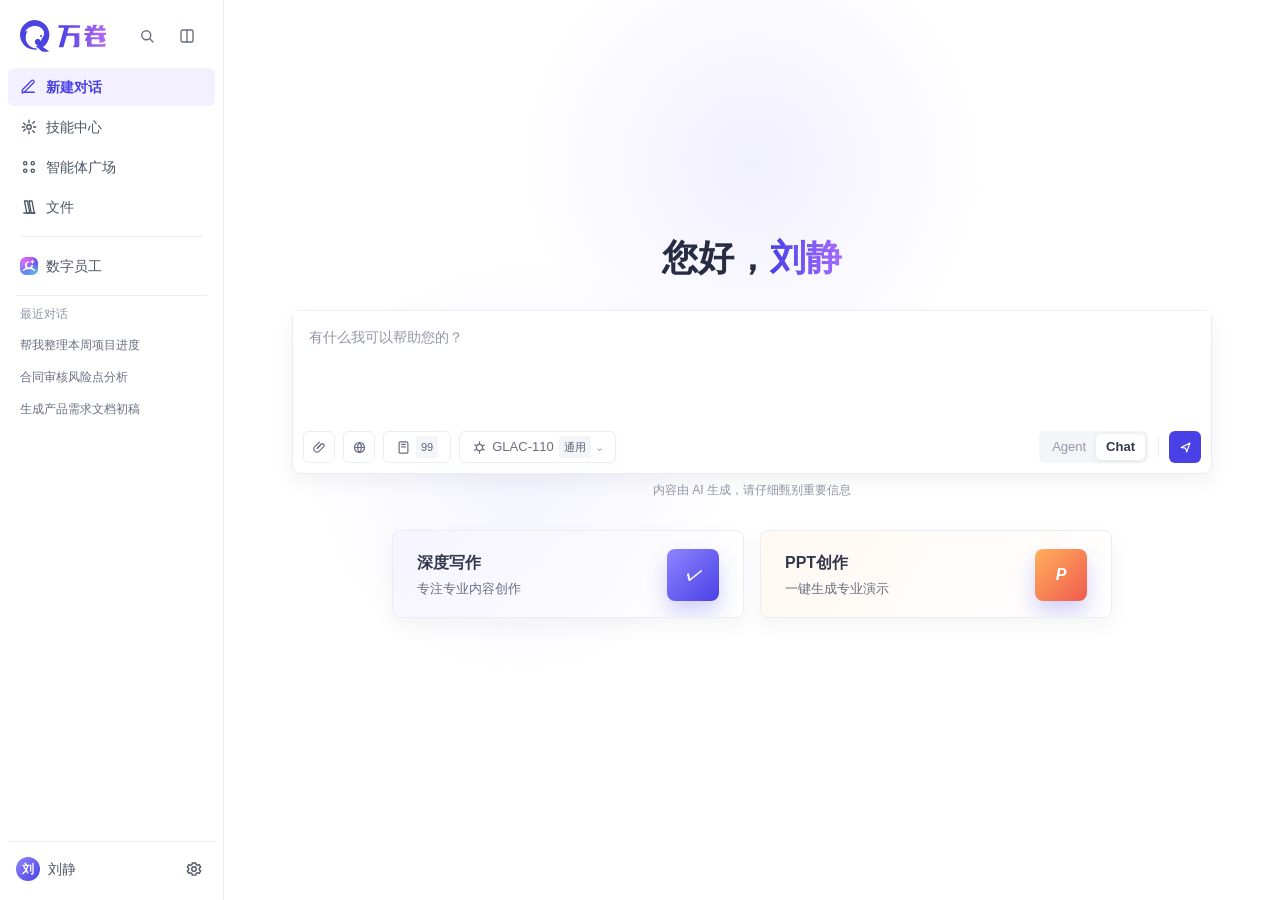
==== commit 59dc824e: "Update digital employee nav icon" ====
--- a/front-app.html
+++ b/front-app.html
@@ -73,6 +73,7 @@
       .nav-item.active { color: #222; background: rgba(0,0,0,.06); font-weight: 600; }
       .icon { display: inline-grid; place-items: center; width: 28px; height: 28px; flex: 0 0 auto; }
       .icon svg { width: 28px; height: 28px; fill: none; stroke: currentColor; stroke-linecap: round; stroke-linejoin: round; stroke-width: 1.8; }
+      .icon img { display: block; width: 100%; height: 100%; object-fit: contain; }
       .menu-label { font-size: 20px; line-height: 1; }
       .nav-divider { height: 1px; margin: 8px 10px 4px; background: var(--line); }
       .nav-group-divider { height: 1px; margin: 8px 12px; background: var(--line); }
@@ -505,6 +506,7 @@
       .nav-item:hover, .settings-trigger:hover { color: #161e32; background: #f7f8fa; }
       .icon { width: 18px; height: 18px; }
       .icon svg { width: 18px; height: 18px; stroke-width: 1.8; }
+      .icon img { width: 18px; height: 18px; }
       .menu-label { font-size: 14px; line-height: 20px; }
       .nav-divider { margin: 8px 8px 4px; }
       .nav-group-divider { height: 1px; margin: 8px 12px; background: #ebecf4; }
@@ -517,9 +519,10 @@
 
       .employee-mode .sidebar { padding: 16px 8px 12px; }
       .employee-mode .brand { height: 40px; margin-bottom: 12px; }
-      .employee-mode .brand-logo { display: none; }
-      .employee-mode .nav { padding: 8px 0; }
-      .employee-mode .nav-item, .employee-mode .settings-trigger { width: 40px; height: 40px; border-radius: 8px; }
+      .employee-mode .brand-logo { visibility: hidden; }
+      .employee-mode .nav { padding: 0; }
+      .employee-mode .nav-item { width: 40px; height: 38px; border-radius: 8px; }
+      .employee-mode .settings-trigger { width: 40px; height: 40px; border-radius: 8px; }
       .employee-mode .nav-divider { width: 32px; margin: 8px auto; }
       .employee-mode .nav-group-divider { width: 32px; margin: 8px auto; }
 
@@ -649,7 +652,7 @@
           <button class="nav-item" data-page="square"><span class="icon"><svg viewBox="0 0 24 24"><circle cx="7" cy="7" r="2.2"/><circle cx="17" cy="7" r="2.2"/><circle cx="7" cy="17" r="2.2"/><circle cx="17" cy="17" r="2.2"/></svg></span><span class="menu-label">智能体广场</span></button>
           <button class="nav-item" data-page="files"><span class="icon"><svg viewBox="0 0 24 24"><path d="M6 4h4l3 16H9z"/><path d="M12 4h4l3 16h-4z"/><path d="M5 20h15"/></svg></span><span class="menu-label">文件</span></button>
           <div class="nav-group-divider" aria-hidden="true"></div>
-          <button class="nav-item employee-entry" data-page="employee"><span class="icon"><svg viewBox="0 0 24 24"><path d="M4 7a2 2 0 0 1 2-2h4l2 2h6a2 2 0 0 1 2 2v9a2 2 0 0 1-2 2H6a2 2 0 0 1-2-2z"/></svg></span><span class="menu-label">数字员工</span></button>
+          <button class="nav-item employee-entry" data-page="employee"><span class="icon"><img src="./assets/digital-employee-icon.png" alt="" /></span><span class="menu-label">数字员工</span></button>
           <div class="nav-divider"></div>
           <div class="recent-title">最近对话</div>
           <button class="recent-item">帮我整理本周项目进度</button>
